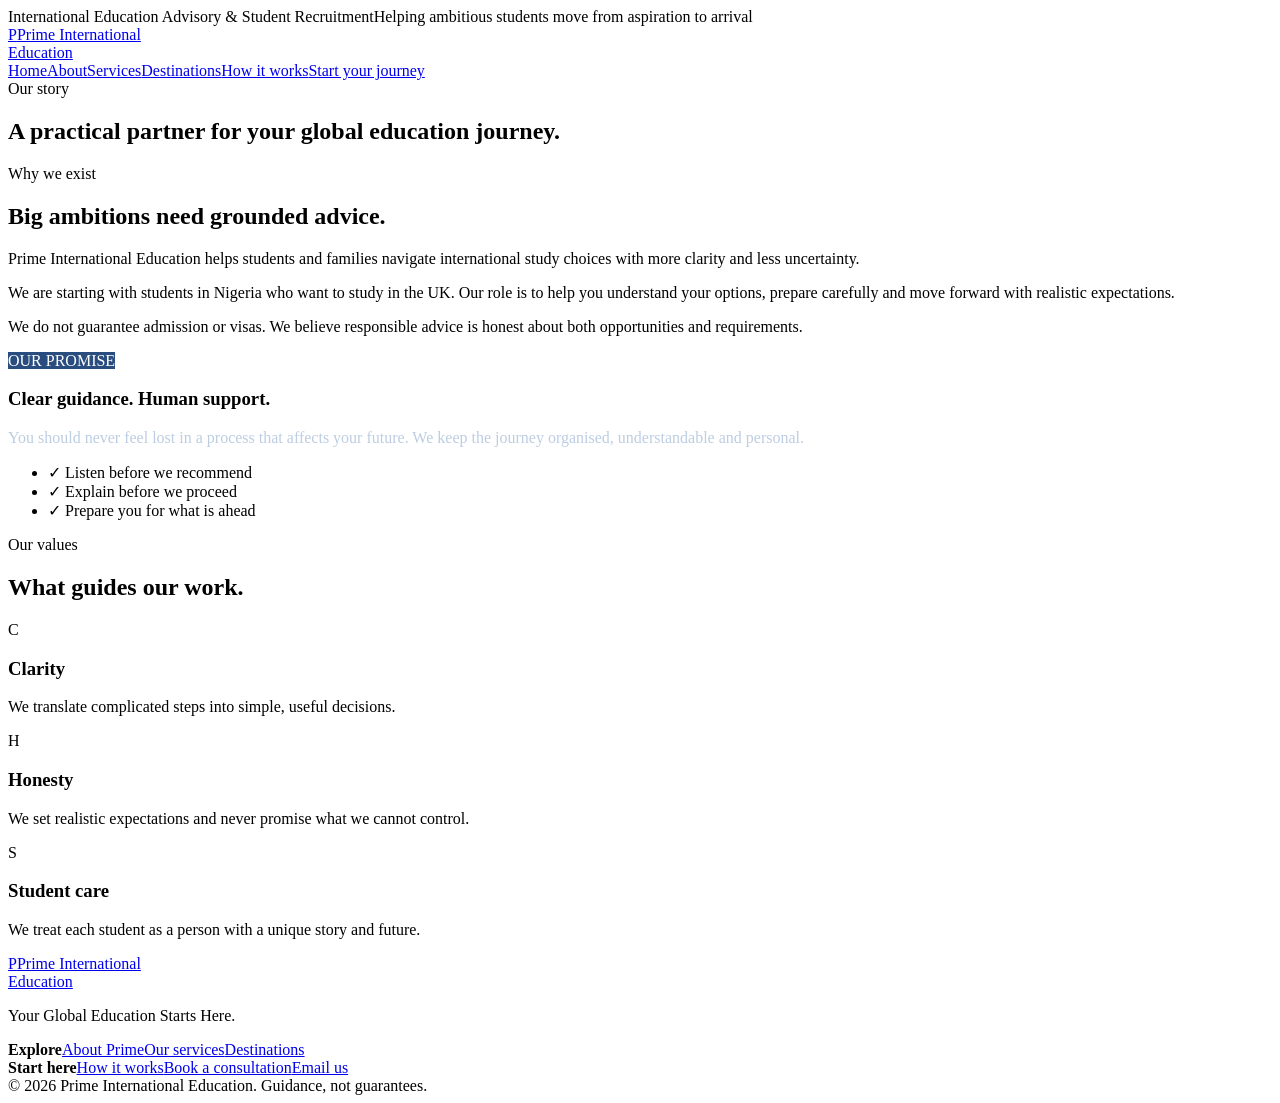
==== about.html @ b4fa8458 "Add Prime International Education website" ====
<!doctype html><html lang="en"><head><meta charset="utf-8"><meta name="viewport" content="width=device-width,initial-scale=1"><title>About | Prime International Education</title><meta name="description" content="Prime International Education — Your Global Education Starts Here."><link rel="stylesheet" href="styles.css"></head><body><div class="topbar"><div class="container"><span>International Education Advisory & Student Recruitment</span><span>Helping ambitious students move from aspiration to arrival</span></div></div><header class="nav"><div class="container nav-inner"><a class="brand" href="index.html"><span class="brand-mark">P</span><span>Prime International<br>Education</span></a><nav class="links"><a href="index.html">Home</a><a href="about.html">About</a><a href="services.html">Services</a><a href="destinations.html">Destinations</a><a href="process.html">How it works</a><a class="button" href="contact.html">Start your journey</a></nav></div></header><main><section class="page-hero"><div class="container"><span class="eyebrow">Our story</span><h1>A practical partner for your global education journey.</h1></div></section><section class="section"><div class="container split"><div><span class="eyebrow">Why we exist</span><h2>Big ambitions need grounded advice.</h2><p class="lead">Prime International Education helps students and families navigate international study choices with more clarity and less uncertainty.</p><p>We are starting with students in Nigeria who want to study in the UK. Our role is to help you understand your options, prepare carefully and move forward with realistic expectations.</p><p>We do not guarantee admission or visas. We believe responsible advice is honest about both opportunities and requirements.</p></div><div class="hero-card"><span class="tag" style="background:#294d7f;color:#fff">OUR PROMISE</span><h3>Clear guidance. Human support.</h3><p style="color:#bdcde2">You should never feel lost in a process that affects your future. We keep the journey organised, understandable and personal.</p><ul class="checklist"><li><span class="check">✓</span> Listen before we recommend</li><li><span class="check">✓</span> Explain before we proceed</li><li><span class="check">✓</span> Prepare you for what is ahead</li></ul></div></div></section><section class="section soft"><div class="container"><div class="section-head"><span class="eyebrow">Our values</span><h2>What guides our work.</h2></div><div class="grid-3"><article class="card"><div class="icon">C</div><h3>Clarity</h3><p>We translate complicated steps into simple, useful decisions.</p></article><article class="card"><div class="icon">H</div><h3>Honesty</h3><p>We set realistic expectations and never promise what we cannot control.</p></article><article class="card"><div class="icon">S</div><h3>Student care</h3><p>We treat each student as a person with a unique story and future.</p></article></div></div></section></main><footer><div class="container"><div class="grid"><div><a class="brand" href="index.html"><span class="brand-mark">P</span><span>Prime International<br>Education</span></a><p>Your Global Education Starts Here.</p></div><div><strong>Explore</strong><a href="about.html">About Prime</a><a href="services.html">Our services</a><a href="destinations.html">Destinations</a></div><div><strong>Start here</strong><a href="process.html">How it works</a><a href="contact.html">Book a consultation</a><a href="mailto:abdullahgz440@gmail.com">Email us</a></div></div><div class="copyright">© 2026 Prime International Education. Guidance, not guarantees.</div></div></footer></body></html>
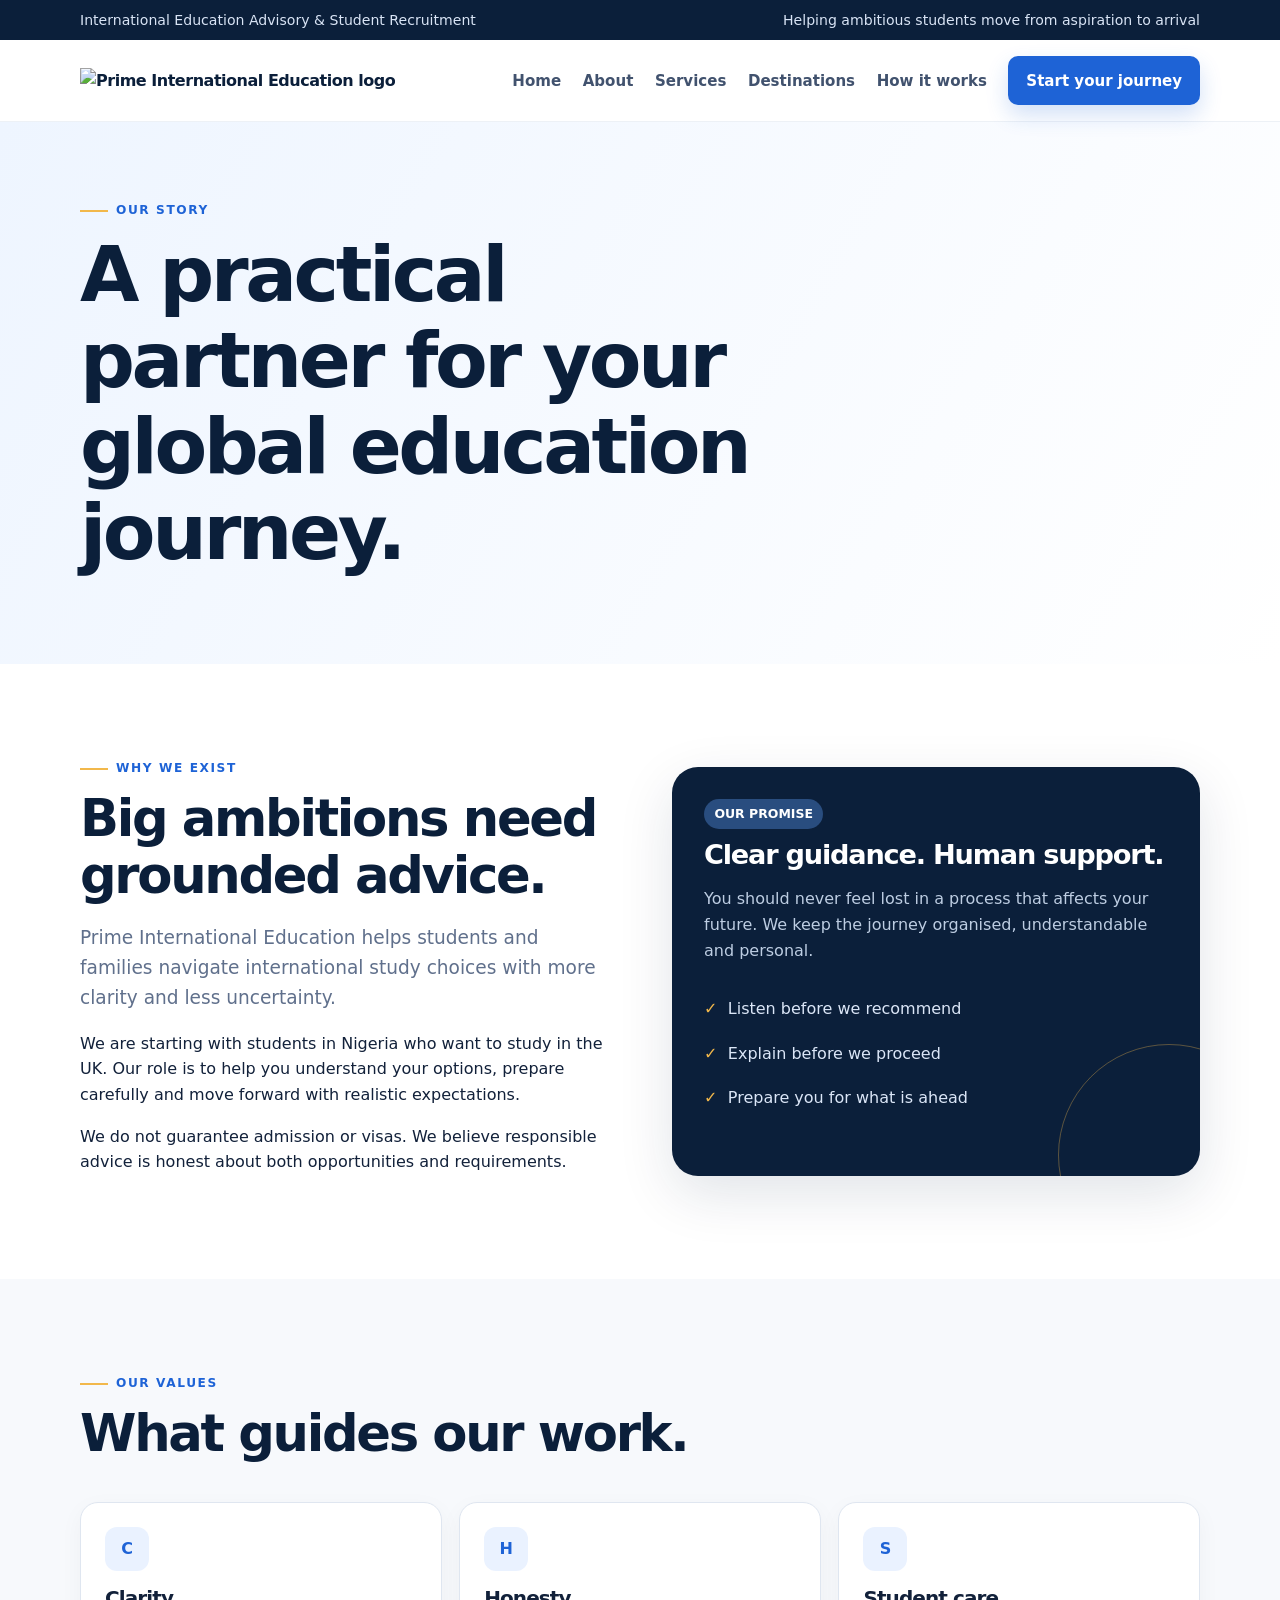
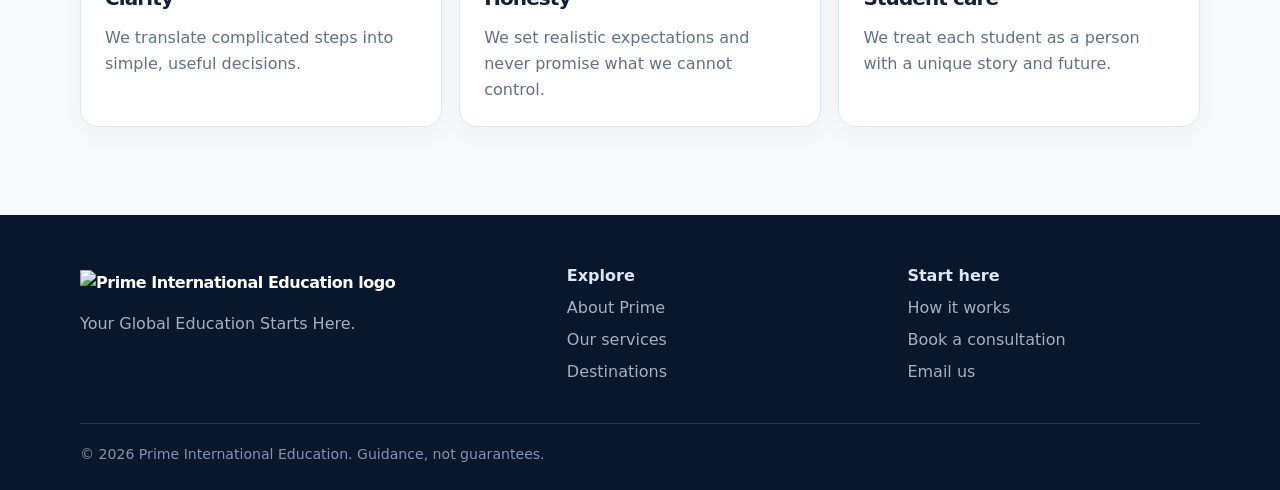
==== commit 8da075b2: "Add Prime logo and custom domain" ====
--- a/about.html
+++ b/about.html
@@ -1 +1 @@
-<!doctype html><html lang="en"><head><meta charset="utf-8"><meta name="viewport" content="width=device-width,initial-scale=1"><title>About | Prime International Education</title><meta name="description" content="Prime International Education — Your Global Education Starts Here."><link rel="stylesheet" href="styles.css"></head><body><div class="topbar"><div class="container"><span>International Education Advisory & Student Recruitment</span><span>Helping ambitious students move from aspiration to arrival</span></div></div><header class="nav"><div class="container nav-inner"><a class="brand" href="index.html"><span class="brand-mark">P</span><span>Prime International<br>Education</span></a><nav class="links"><a href="index.html">Home</a><a href="about.html">About</a><a href="services.html">Services</a><a href="destinations.html">Destinations</a><a href="process.html">How it works</a><a class="button" href="contact.html">Start your journey</a></nav></div></header><main><section class="page-hero"><div class="container"><span class="eyebrow">Our story</span><h1>A practical partner for your global education journey.</h1></div></section><section class="section"><div class="container split"><div><span class="eyebrow">Why we exist</span><h2>Big ambitions need grounded advice.</h2><p class="lead">Prime International Education helps students and families navigate international study choices with more clarity and less uncertainty.</p><p>We are starting with students in Nigeria who want to study in the UK. Our role is to help you understand your options, prepare carefully and move forward with realistic expectations.</p><p>We do not guarantee admission or visas. We believe responsible advice is honest about both opportunities and requirements.</p></div><div class="hero-card"><span class="tag" style="background:#294d7f;color:#fff">OUR PROMISE</span><h3>Clear guidance. Human support.</h3><p style="color:#bdcde2">You should never feel lost in a process that affects your future. We keep the journey organised, understandable and personal.</p><ul class="checklist"><li><span class="check">✓</span> Listen before we recommend</li><li><span class="check">✓</span> Explain before we proceed</li><li><span class="check">✓</span> Prepare you for what is ahead</li></ul></div></div></section><section class="section soft"><div class="container"><div class="section-head"><span class="eyebrow">Our values</span><h2>What guides our work.</h2></div><div class="grid-3"><article class="card"><div class="icon">C</div><h3>Clarity</h3><p>We translate complicated steps into simple, useful decisions.</p></article><article class="card"><div class="icon">H</div><h3>Honesty</h3><p>We set realistic expectations and never promise what we cannot control.</p></article><article class="card"><div class="icon">S</div><h3>Student care</h3><p>We treat each student as a person with a unique story and future.</p></article></div></div></section></main><footer><div class="container"><div class="grid"><div><a class="brand" href="index.html"><span class="brand-mark">P</span><span>Prime International<br>Education</span></a><p>Your Global Education Starts Here.</p></div><div><strong>Explore</strong><a href="about.html">About Prime</a><a href="services.html">Our services</a><a href="destinations.html">Destinations</a></div><div><strong>Start here</strong><a href="process.html">How it works</a><a href="contact.html">Book a consultation</a><a href="mailto:abdullahgz440@gmail.com">Email us</a></div></div><div class="copyright">© 2026 Prime International Education. Guidance, not guarantees.</div></div></footer></body></html>+<!doctype html><html lang="en"><head><meta charset="utf-8"><meta name="viewport" content="width=device-width,initial-scale=1"><title>About | Prime International Education</title><meta name="description" content="Prime International Education — Your Global Education Starts Here."><link rel="stylesheet" href="styles.css"></head><body><div class="topbar"><div class="container"><span>International Education Advisory & Student Recruitment</span><span>Helping ambitious students move from aspiration to arrival</span></div></div><header class="nav"><div class="container nav-inner"><a class="brand" href="index.html"><img class="brand-logo" src="assets/prime-logo.jpg" alt="Prime International Education logo"></a><nav class="links"><a href="index.html">Home</a><a href="about.html">About</a><a href="services.html">Services</a><a href="destinations.html">Destinations</a><a href="process.html">How it works</a><a class="button" href="contact.html">Start your journey</a></nav></div></header><main><section class="page-hero"><div class="container"><span class="eyebrow">Our story</span><h1>A practical partner for your global education journey.</h1></div></section><section class="section"><div class="container split"><div><span class="eyebrow">Why we exist</span><h2>Big ambitions need grounded advice.</h2><p class="lead">Prime International Education helps students and families navigate international study choices with more clarity and less uncertainty.</p><p>We are starting with students in Nigeria who want to study in the UK. Our role is to help you understand your options, prepare carefully and move forward with realistic expectations.</p><p>We do not guarantee admission or visas. We believe responsible advice is honest about both opportunities and requirements.</p></div><div class="hero-card"><span class="tag" style="background:#294d7f;color:#fff">OUR PROMISE</span><h3>Clear guidance. Human support.</h3><p style="color:#bdcde2">You should never feel lost in a process that affects your future. We keep the journey organised, understandable and personal.</p><ul class="checklist"><li><span class="check">✓</span> Listen before we recommend</li><li><span class="check">✓</span> Explain before we proceed</li><li><span class="check">✓</span> Prepare you for what is ahead</li></ul></div></div></section><section class="section soft"><div class="container"><div class="section-head"><span class="eyebrow">Our values</span><h2>What guides our work.</h2></div><div class="grid-3"><article class="card"><div class="icon">C</div><h3>Clarity</h3><p>We translate complicated steps into simple, useful decisions.</p></article><article class="card"><div class="icon">H</div><h3>Honesty</h3><p>We set realistic expectations and never promise what we cannot control.</p></article><article class="card"><div class="icon">S</div><h3>Student care</h3><p>We treat each student as a person with a unique story and future.</p></article></div></div></section></main><footer><div class="container"><div class="grid"><div><a class="brand" href="index.html"><img class="brand-logo" src="assets/prime-logo.jpg" alt="Prime International Education logo"></a><p>Your Global Education Starts Here.</p></div><div><strong>Explore</strong><a href="about.html">About Prime</a><a href="services.html">Our services</a><a href="destinations.html">Destinations</a></div><div><strong>Start here</strong><a href="process.html">How it works</a><a href="contact.html">Book a consultation</a><a href="mailto:abdullahgz440@gmail.com">Email us</a></div></div><div class="copyright">© 2026 Prime International Education. Guidance, not guarantees.</div></div></footer></body></html>
--- a/styles.css
+++ b/styles.css
@@ -0,0 +1,3 @@
+:root{--navy:#0b1f3a;--ink:#12213a;--blue:#1e63d6;--gold:#f2b84b;--cream:#f7f9fc;--muted:#60708c;--white:#fff;--line:#dfe6f0;--shadow:0 18px 55px rgba(12,32,63,.12)}
+*{box-sizing:border-box}html{scroll-behavior:smooth}body{margin:0;font-family:Inter,ui-sans-serif,system-ui,-apple-system,BlinkMacSystemFont,"Segoe UI",sans-serif;color:var(--ink);background:var(--white);line-height:1.6}a{color:inherit;text-decoration:none}.container{width:min(1120px,92%);margin:auto}.topbar{background:var(--navy);color:#d9e4f5;font-size:.88rem}.topbar .container{display:flex;justify-content:space-between;padding:.55rem 0}.nav{position:sticky;top:0;z-index:5;background:rgba(255,255,255,.94);backdrop-filter:blur(14px);border-bottom:1px solid #edf1f6}.nav-inner{display:flex;align-items:center;justify-content:space-between;padding:1rem 0}.brand{display:flex;align-items:center;gap:.7rem;font-weight:800;color:var(--navy);letter-spacing:-.03em}.brand-mark{display:grid;place-items:center;width:42px;height:42px;border-radius:13px;background:linear-gradient(135deg,var(--blue),#6c9ff5);color:white;font-weight:900;box-shadow:0 9px 22px rgba(30,99,214,.25)}.brand span:last-child{font-size:1.06rem}.links{display:flex;gap:1.35rem;align-items:center;font-size:.94rem;font-weight:600;color:#41526e}.links a:hover,.links a.active{color:var(--blue)}.button{display:inline-flex;align-items:center;justify-content:center;border:0;border-radius:10px;padding:.78rem 1.12rem;background:var(--blue);color:#fff;font-weight:750;box-shadow:0 10px 22px rgba(30,99,214,.2);transition:.2s transform,.2s box-shadow}.button:hover{transform:translateY(-2px);box-shadow:0 14px 28px rgba(30,99,214,.27)}.button.alt{background:var(--gold);color:var(--navy);box-shadow:none}.button.ghost{background:transparent;color:var(--blue);border:1px solid #bdd0ed;box-shadow:none}.hero{background:radial-gradient(circle at 86% 15%,#d9e8ff 0 0,transparent 33%),linear-gradient(135deg,#f4f8ff,#fff 60%);padding:6rem 0 5rem;overflow:hidden}.hero-grid{display:grid;grid-template-columns:1.08fr .92fr;gap:4rem;align-items:center}.eyebrow{display:inline-flex;gap:.5rem;align-items:center;color:var(--blue);font-weight:800;text-transform:uppercase;letter-spacing:.13em;font-size:.76rem}.eyebrow:before{content:"";width:28px;height:2px;background:var(--gold)}h1,h2,h3{line-height:1.12;letter-spacing:-.045em;margin:.7rem 0 1rem}h1{font-size:clamp(2.75rem,6vw,5.1rem);max-width:700px;color:var(--navy)}h2{font-size:clamp(2rem,4vw,3.2rem);color:var(--navy)}h3{font-size:1.25rem}.lead{font-size:1.16rem;color:var(--muted);max-width:600px}.actions{display:flex;gap:.8rem;flex-wrap:wrap;margin:1.8rem 0}.hero-card{background:var(--navy);color:#fff;border-radius:26px;padding:2rem;box-shadow:var(--shadow);position:relative;overflow:hidden}.hero-card:after{content:"";position:absolute;width:220px;height:220px;border:1px solid rgba(242,184,75,.35);border-radius:50%;right:-80px;bottom:-90px}.hero-card h3{font-size:1.7rem}.checklist{list-style:none;padding:0;margin:1.5rem 0}.checklist li{display:flex;gap:.65rem;padding:.58rem 0;color:#dbe6f7}.check{color:var(--gold);font-weight:900}.section{padding:5.5rem 0}.section.soft{background:var(--cream)}.section-head{max-width:700px;margin-bottom:2.5rem}.section-head p{color:var(--muted)}.grid-3{display:grid;grid-template-columns:repeat(3,1fr);gap:1.1rem}.card{border:1px solid var(--line);border-radius:18px;padding:1.5rem;background:#fff;box-shadow:0 7px 25px rgba(12,32,63,.04)}.card p{color:var(--muted);margin-bottom:0}.icon{width:44px;height:44px;border-radius:12px;display:grid;place-items:center;background:#eaf2ff;color:var(--blue);font-weight:900;margin-bottom:1rem}.number{font-size:2.4rem;color:var(--blue);font-weight:850}.split{display:grid;grid-template-columns:1fr 1fr;gap:4rem;align-items:center}.photo-panel{min-height:390px;border-radius:28px;background:linear-gradient(135deg,rgba(11,31,58,.84),rgba(30,99,214,.72)),url('assets/campus.svg') center/cover;position:relative;overflow:hidden}.photo-panel .quote{position:absolute;left:1.7rem;right:1.7rem;bottom:1.7rem;background:#fff;color:var(--navy);padding:1.2rem;border-radius:14px;font-weight:750}.steps{display:grid;grid-template-columns:repeat(4,1fr);gap:1rem}.step{position:relative;padding-top:1rem}.step b{display:grid;place-items:center;width:42px;height:42px;border-radius:50%;background:var(--blue);color:#fff;margin-bottom:1rem}.step p{color:var(--muted);font-size:.95rem}.banner{background:linear-gradient(120deg,var(--navy),#173c72);color:#fff;border-radius:25px;padding:2.7rem;display:flex;align-items:center;justify-content:space-between;gap:2rem}.banner h2{color:#fff;margin:0}.faq{border-top:1px solid var(--line);padding:1.1rem 0}.faq strong{display:block;margin-bottom:.35rem}.faq p{margin:0;color:var(--muted)}footer{background:#08172b;color:#dce7f5;padding:3rem 0 1.5rem}footer .brand{color:#fff}footer .grid{display:grid;grid-template-columns:1.5fr 1fr 1fr;gap:3rem}footer p,footer a{color:#9fb1cb}footer a{display:block;margin:.4rem 0}.copyright{border-top:1px solid rgba(255,255,255,.12);padding-top:1.2rem;margin-top:2rem;color:#8194b0;font-size:.88rem}.page-hero{padding:4.5rem 0;background:linear-gradient(120deg,#eef5ff,#fff)}.tag{display:inline-block;padding:.3rem .65rem;border-radius:999px;background:#e9f2ff;color:var(--blue);font-size:.78rem;font-weight:800}.contact-box{background:var(--navy);color:#fff;border-radius:22px;padding:2rem}.contact-box p{color:#c6d4e7}.contact-box .button{margin-top:1rem}
+@media(max-width:820px){.topbar .container{justify-content:center}.topbar .container span:first-child{display:none}.links{display:none}.hero{padding:4.3rem 0}.hero-grid,.split{grid-template-columns:1fr;gap:2rem}.grid-3,.steps{grid-template-columns:1fr 1fr}footer .grid{grid-template-columns:1fr 1fr}.banner{display:block}.banner .button{margin-top:1.4rem}}@media(max-width:520px){.grid-3,.steps,footer .grid{grid-template-columns:1fr}.topbar{font-size:.78rem}h1{font-size:2.7rem}.section{padding:4rem 0}.hero-card{padding:1.5rem}}
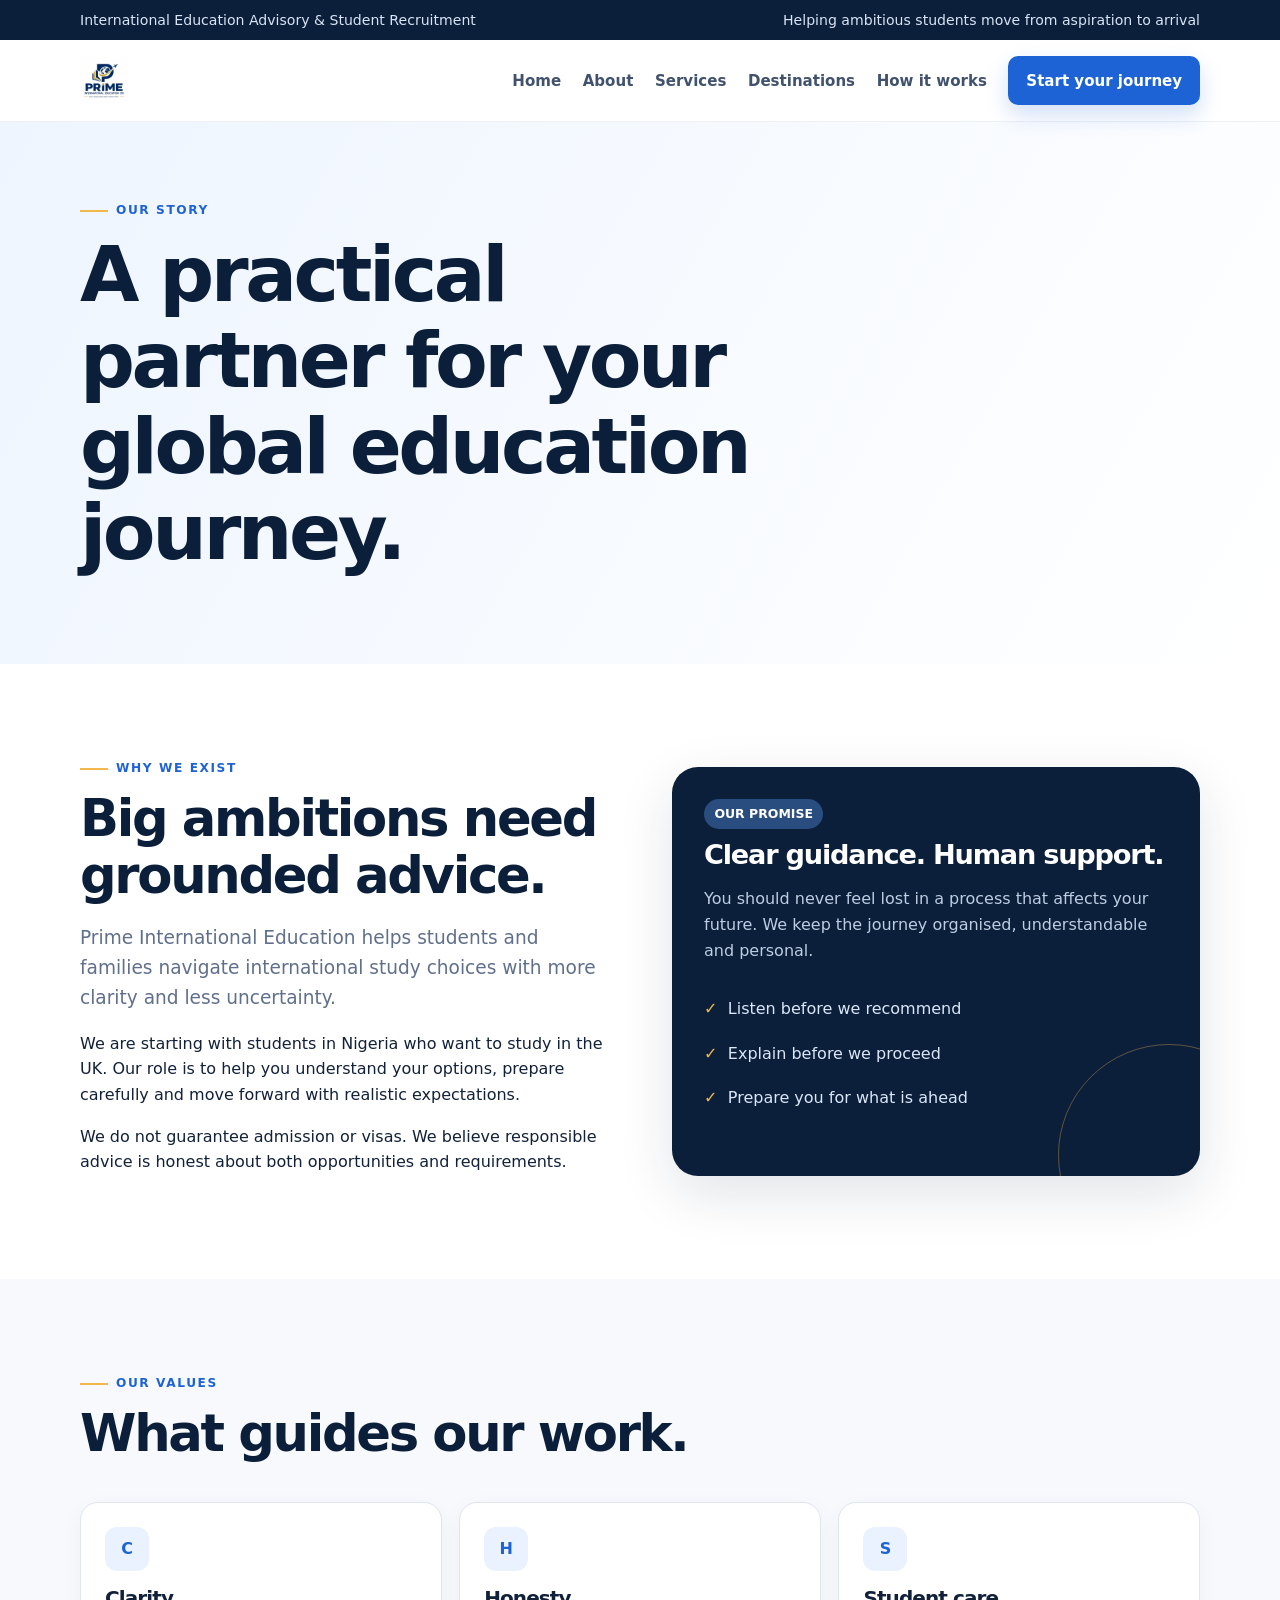
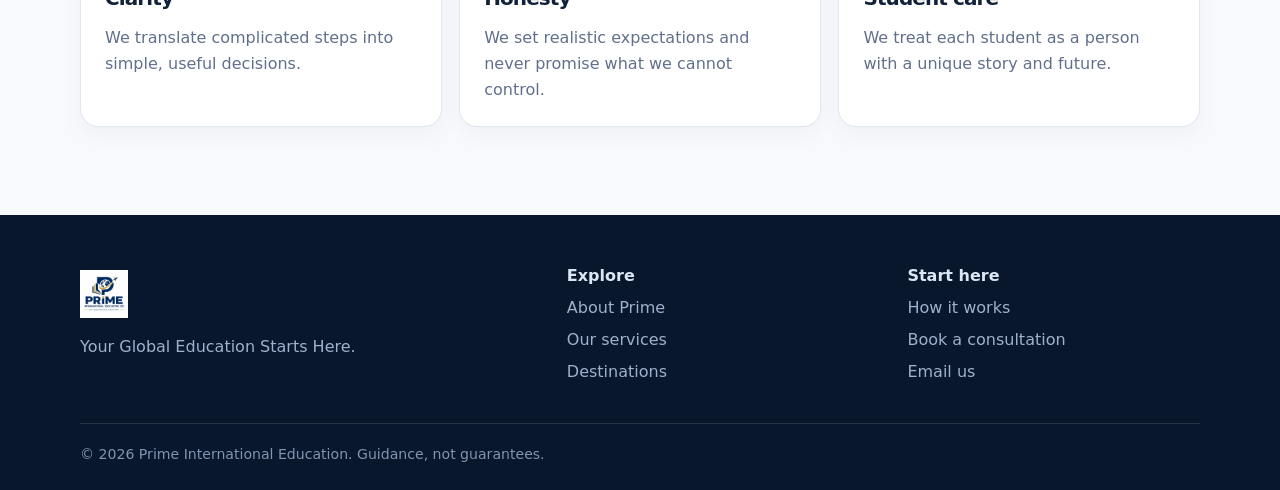
==== commit ef23444f: "Add international destinations and WhatsApp contact" ====
--- a/about.html
+++ b/about.html
@@ -1 +1 @@
-<!doctype html><html lang="en"><head><meta charset="utf-8"><meta name="viewport" content="width=device-width,initial-scale=1"><title>About | Prime International Education</title><meta name="description" content="Prime International Education — Your Global Education Starts Here."><link rel="stylesheet" href="styles.css"></head><body><div class="topbar"><div class="container"><span>International Education Advisory & Student Recruitment</span><span>Helping ambitious students move from aspiration to arrival</span></div></div><header class="nav"><div class="container nav-inner"><a class="brand" href="index.html"><img class="brand-logo" src="assets/prime-logo.jpg" alt="Prime International Education logo"></a><nav class="links"><a href="index.html">Home</a><a href="about.html">About</a><a href="services.html">Services</a><a href="destinations.html">Destinations</a><a href="process.html">How it works</a><a class="button" href="contact.html">Start your journey</a></nav></div></header><main><section class="page-hero"><div class="container"><span class="eyebrow">Our story</span><h1>A practical partner for your global education journey.</h1></div></section><section class="section"><div class="container split"><div><span class="eyebrow">Why we exist</span><h2>Big ambitions need grounded advice.</h2><p class="lead">Prime International Education helps students and families navigate international study choices with more clarity and less uncertainty.</p><p>We are starting with students in Nigeria who want to study in the UK. Our role is to help you understand your options, prepare carefully and move forward with realistic expectations.</p><p>We do not guarantee admission or visas. We believe responsible advice is honest about both opportunities and requirements.</p></div><div class="hero-card"><span class="tag" style="background:#294d7f;color:#fff">OUR PROMISE</span><h3>Clear guidance. Human support.</h3><p style="color:#bdcde2">You should never feel lost in a process that affects your future. We keep the journey organised, understandable and personal.</p><ul class="checklist"><li><span class="check">✓</span> Listen before we recommend</li><li><span class="check">✓</span> Explain before we proceed</li><li><span class="check">✓</span> Prepare you for what is ahead</li></ul></div></div></section><section class="section soft"><div class="container"><div class="section-head"><span class="eyebrow">Our values</span><h2>What guides our work.</h2></div><div class="grid-3"><article class="card"><div class="icon">C</div><h3>Clarity</h3><p>We translate complicated steps into simple, useful decisions.</p></article><article class="card"><div class="icon">H</div><h3>Honesty</h3><p>We set realistic expectations and never promise what we cannot control.</p></article><article class="card"><div class="icon">S</div><h3>Student care</h3><p>We treat each student as a person with a unique story and future.</p></article></div></div></section></main><footer><div class="container"><div class="grid"><div><a class="brand" href="index.html"><img class="brand-logo" src="assets/prime-logo.jpg" alt="Prime International Education logo"></a><p>Your Global Education Starts Here.</p></div><div><strong>Explore</strong><a href="about.html">About Prime</a><a href="services.html">Our services</a><a href="destinations.html">Destinations</a></div><div><strong>Start here</strong><a href="process.html">How it works</a><a href="contact.html">Book a consultation</a><a href="mailto:abdullahgz440@gmail.com">Email us</a></div></div><div class="copyright">© 2026 Prime International Education. Guidance, not guarantees.</div></div></footer></body></html>+<!doctype html><html lang="en"><head><meta charset="utf-8"><meta name="viewport" content="width=device-width,initial-scale=1"><title>About | Prime International Education</title><meta name="description" content="Prime International Education — Your Global Education Starts Here."><link rel="stylesheet" href="styles.css"></head><body><div class="topbar"><div class="container"><span>International Education Advisory & Student Recruitment</span><span>Helping ambitious students move from aspiration to arrival</span></div></div><header class="nav"><div class="container nav-inner"><a class="brand" href="index.html"><img class="brand-logo" src="assets/prime-logo.jpg" alt="Prime International Education logo"></a><nav class="links"><a href="index.html">Home</a><a href="about.html">About</a><a href="services.html">Services</a><a href="destinations.html">Destinations</a><a href="process.html">How it works</a><a class="button" href="contact.html">Start your journey</a></nav></div></header><main><section class="page-hero"><div class="container"><span class="eyebrow">Our story</span><h1>A practical partner for your global education journey.</h1></div></section><section class="section"><div class="container split"><div><span class="eyebrow">Why we exist</span><h2>Big ambitions need grounded advice.</h2><p class="lead">Prime International Education helps students and families navigate international study choices with more clarity and less uncertainty.</p><p>We are starting with students in Nigeria who want to study in the UK. Our role is to help you understand your options, prepare carefully and move forward with realistic expectations.</p><p>We do not guarantee admission or visas. We believe responsible advice is honest about both opportunities and requirements.</p></div><div class="hero-card"><span class="tag" style="background:#294d7f;color:#fff">OUR PROMISE</span><h3>Clear guidance. Human support.</h3><p style="color:#bdcde2">You should never feel lost in a process that affects your future. We keep the journey organised, understandable and personal.</p><ul class="checklist"><li><span class="check">✓</span> Listen before we recommend</li><li><span class="check">✓</span> Explain before we proceed</li><li><span class="check">✓</span> Prepare you for what is ahead</li></ul></div></div></section><section class="section soft"><div class="container"><div class="section-head"><span class="eyebrow">Our values</span><h2>What guides our work.</h2></div><div class="grid-3"><article class="card"><div class="icon">C</div><h3>Clarity</h3><p>We translate complicated steps into simple, useful decisions.</p></article><article class="card"><div class="icon">H</div><h3>Honesty</h3><p>We set realistic expectations and never promise what we cannot control.</p></article><article class="card"><div class="icon">S</div><h3>Student care</h3><p>We treat each student as a person with a unique story and future.</p></article></div></div></section></main><footer><div class="container"><div class="grid"><div><a class="brand" href="index.html"><img class="brand-logo" src="assets/prime-logo.jpg" alt="Prime International Education logo"></a><p>Your Global Education Starts Here.</p></div><div><strong>Explore</strong><a href="about.html">About Prime</a><a href="services.html">Our services</a><a href="destinations.html">Destinations</a></div><div><strong>Start here</strong><a href="process.html">How it works</a><a href="contact.html">Book a consultation</a><a href="https://wa.me/2347084493168?text=Hello%20Prime%20International%20Education%2C%20I%20would%20like%20to%20discuss%20studying%20abroad.">Email us</a></div></div><div class="copyright">© 2026 Prime International Education. Guidance, not guarantees.</div></div></footer></body></html>
--- a/styles.css
+++ b/styles.css
@@ -1,3 +1,5 @@
 :root{--navy:#0b1f3a;--ink:#12213a;--blue:#1e63d6;--gold:#f2b84b;--cream:#f7f9fc;--muted:#60708c;--white:#fff;--line:#dfe6f0;--shadow:0 18px 55px rgba(12,32,63,.12)}
-*{box-sizing:border-box}html{scroll-behavior:smooth}body{margin:0;font-family:Inter,ui-sans-serif,system-ui,-apple-system,BlinkMacSystemFont,"Segoe UI",sans-serif;color:var(--ink);background:var(--white);line-height:1.6}a{color:inherit;text-decoration:none}.container{width:min(1120px,92%);margin:auto}.topbar{background:var(--navy);color:#d9e4f5;font-size:.88rem}.topbar .container{display:flex;justify-content:space-between;padding:.55rem 0}.nav{position:sticky;top:0;z-index:5;background:rgba(255,255,255,.94);backdrop-filter:blur(14px);border-bottom:1px solid #edf1f6}.nav-inner{display:flex;align-items:center;justify-content:space-between;padding:1rem 0}.brand{display:flex;align-items:center;gap:.7rem;font-weight:800;color:var(--navy);letter-spacing:-.03em}.brand-mark{display:grid;place-items:center;width:42px;height:42px;border-radius:13px;background:linear-gradient(135deg,var(--blue),#6c9ff5);color:white;font-weight:900;box-shadow:0 9px 22px rgba(30,99,214,.25)}.brand span:last-child{font-size:1.06rem}.links{display:flex;gap:1.35rem;align-items:center;font-size:.94rem;font-weight:600;color:#41526e}.links a:hover,.links a.active{color:var(--blue)}.button{display:inline-flex;align-items:center;justify-content:center;border:0;border-radius:10px;padding:.78rem 1.12rem;background:var(--blue);color:#fff;font-weight:750;box-shadow:0 10px 22px rgba(30,99,214,.2);transition:.2s transform,.2s box-shadow}.button:hover{transform:translateY(-2px);box-shadow:0 14px 28px rgba(30,99,214,.27)}.button.alt{background:var(--gold);color:var(--navy);box-shadow:none}.button.ghost{background:transparent;color:var(--blue);border:1px solid #bdd0ed;box-shadow:none}.hero{background:radial-gradient(circle at 86% 15%,#d9e8ff 0 0,transparent 33%),linear-gradient(135deg,#f4f8ff,#fff 60%);padding:6rem 0 5rem;overflow:hidden}.hero-grid{display:grid;grid-template-columns:1.08fr .92fr;gap:4rem;align-items:center}.eyebrow{display:inline-flex;gap:.5rem;align-items:center;color:var(--blue);font-weight:800;text-transform:uppercase;letter-spacing:.13em;font-size:.76rem}.eyebrow:before{content:"";width:28px;height:2px;background:var(--gold)}h1,h2,h3{line-height:1.12;letter-spacing:-.045em;margin:.7rem 0 1rem}h1{font-size:clamp(2.75rem,6vw,5.1rem);max-width:700px;color:var(--navy)}h2{font-size:clamp(2rem,4vw,3.2rem);color:var(--navy)}h3{font-size:1.25rem}.lead{font-size:1.16rem;color:var(--muted);max-width:600px}.actions{display:flex;gap:.8rem;flex-wrap:wrap;margin:1.8rem 0}.hero-card{background:var(--navy);color:#fff;border-radius:26px;padding:2rem;box-shadow:var(--shadow);position:relative;overflow:hidden}.hero-card:after{content:"";position:absolute;width:220px;height:220px;border:1px solid rgba(242,184,75,.35);border-radius:50%;right:-80px;bottom:-90px}.hero-card h3{font-size:1.7rem}.checklist{list-style:none;padding:0;margin:1.5rem 0}.checklist li{display:flex;gap:.65rem;padding:.58rem 0;color:#dbe6f7}.check{color:var(--gold);font-weight:900}.section{padding:5.5rem 0}.section.soft{background:var(--cream)}.section-head{max-width:700px;margin-bottom:2.5rem}.section-head p{color:var(--muted)}.grid-3{display:grid;grid-template-columns:repeat(3,1fr);gap:1.1rem}.card{border:1px solid var(--line);border-radius:18px;padding:1.5rem;background:#fff;box-shadow:0 7px 25px rgba(12,32,63,.04)}.card p{color:var(--muted);margin-bottom:0}.icon{width:44px;height:44px;border-radius:12px;display:grid;place-items:center;background:#eaf2ff;color:var(--blue);font-weight:900;margin-bottom:1rem}.number{font-size:2.4rem;color:var(--blue);font-weight:850}.split{display:grid;grid-template-columns:1fr 1fr;gap:4rem;align-items:center}.photo-panel{min-height:390px;border-radius:28px;background:linear-gradient(135deg,rgba(11,31,58,.84),rgba(30,99,214,.72)),url('assets/campus.svg') center/cover;position:relative;overflow:hidden}.photo-panel .quote{position:absolute;left:1.7rem;right:1.7rem;bottom:1.7rem;background:#fff;color:var(--navy);padding:1.2rem;border-radius:14px;font-weight:750}.steps{display:grid;grid-template-columns:repeat(4,1fr);gap:1rem}.step{position:relative;padding-top:1rem}.step b{display:grid;place-items:center;width:42px;height:42px;border-radius:50%;background:var(--blue);color:#fff;margin-bottom:1rem}.step p{color:var(--muted);font-size:.95rem}.banner{background:linear-gradient(120deg,var(--navy),#173c72);color:#fff;border-radius:25px;padding:2.7rem;display:flex;align-items:center;justify-content:space-between;gap:2rem}.banner h2{color:#fff;margin:0}.faq{border-top:1px solid var(--line);padding:1.1rem 0}.faq strong{display:block;margin-bottom:.35rem}.faq p{margin:0;color:var(--muted)}footer{background:#08172b;color:#dce7f5;padding:3rem 0 1.5rem}footer .brand{color:#fff}footer .grid{display:grid;grid-template-columns:1.5fr 1fr 1fr;gap:3rem}footer p,footer a{color:#9fb1cb}footer a{display:block;margin:.4rem 0}.copyright{border-top:1px solid rgba(255,255,255,.12);padding-top:1.2rem;margin-top:2rem;color:#8194b0;font-size:.88rem}.page-hero{padding:4.5rem 0;background:linear-gradient(120deg,#eef5ff,#fff)}.tag{display:inline-block;padding:.3rem .65rem;border-radius:999px;background:#e9f2ff;color:var(--blue);font-size:.78rem;font-weight:800}.contact-box{background:var(--navy);color:#fff;border-radius:22px;padding:2rem}.contact-box p{color:#c6d4e7}.contact-box .button{margin-top:1rem}
+*{box-sizing:border-box}html{scroll-behavior:smooth}body{margin:0;font-family:Inter,ui-sans-serif,system-ui,-apple-system,BlinkMacSystemFont,"Segoe UI",sans-serif;color:var(--ink);background:var(--white);line-height:1.6}a{color:inherit;text-decoration:none}.container{width:min(1120px,92%);margin:auto}.topbar{background:var(--navy);color:#d9e4f5;font-size:.88rem}.topbar .container{display:flex;justify-content:space-between;padding:.55rem 0}.nav{position:sticky;top:0;z-index:5;background:rgba(255,255,255,.94);backdrop-filter:blur(14px);border-bottom:1px solid #edf1f6}.nav-inner{display:flex;align-items:center;justify-content:space-between;padding:1rem 0}.brand{display:flex;align-items:center;gap:.7rem;font-weight:800;color:var(--navy);letter-spacing:-.03em}.brand-logo{width:178px;height:48px;object-fit:contain;object-position:left center}.brand-mark{display:grid;place-items:center;width:42px;height:42px;border-radius:13px;background:linear-gradient(135deg,var(--blue),#6c9ff5);color:white;font-weight:900;box-shadow:0 9px 22px rgba(30,99,214,.25)}.brand span:last-child{font-size:1.06rem}.links{display:flex;gap:1.35rem;align-items:center;font-size:.94rem;font-weight:600;color:#41526e}.links a:hover,.links a.active{color:var(--blue)}.button{display:inline-flex;align-items:center;justify-content:center;border:0;border-radius:10px;padding:.78rem 1.12rem;background:var(--blue);color:#fff;font-weight:750;box-shadow:0 10px 22px rgba(30,99,214,.2);transition:.2s transform,.2s box-shadow}.button:hover{transform:translateY(-2px);box-shadow:0 14px 28px rgba(30,99,214,.27)}.button.alt{background:var(--gold);color:var(--navy);box-shadow:none}.button.ghost{background:transparent;color:var(--blue);border:1px solid #bdd0ed;box-shadow:none}.hero{background:radial-gradient(circle at 86% 15%,#d9e8ff 0 0,transparent 33%),linear-gradient(135deg,#f4f8ff,#fff 60%);padding:6rem 0 5rem;overflow:hidden}.hero-grid{display:grid;grid-template-columns:1.08fr .92fr;gap:4rem;align-items:center}.eyebrow{display:inline-flex;gap:.5rem;align-items:center;color:var(--blue);font-weight:800;text-transform:uppercase;letter-spacing:.13em;font-size:.76rem}.eyebrow:before{content:"";width:28px;height:2px;background:var(--gold)}h1,h2,h3{line-height:1.12;letter-spacing:-.045em;margin:.7rem 0 1rem}h1{font-size:clamp(2.75rem,6vw,5.1rem);max-width:700px;color:var(--navy)}h2{font-size:clamp(2rem,4vw,3.2rem);color:var(--navy)}h3{font-size:1.25rem}.lead{font-size:1.16rem;color:var(--muted);max-width:600px}.actions{display:flex;gap:.8rem;flex-wrap:wrap;margin:1.8rem 0}.hero-card{background:var(--navy);color:#fff;border-radius:26px;padding:2rem;box-shadow:var(--shadow);position:relative;overflow:hidden}.hero-card:after{content:"";position:absolute;width:220px;height:220px;border:1px solid rgba(242,184,75,.35);border-radius:50%;right:-80px;bottom:-90px}.hero-card h3{font-size:1.7rem}.checklist{list-style:none;padding:0;margin:1.5rem 0}.checklist li{display:flex;gap:.65rem;padding:.58rem 0;color:#dbe6f7}.check{color:var(--gold);font-weight:900}.section{padding:5.5rem 0}.section.soft{background:var(--cream)}.section-head{max-width:700px;margin-bottom:2.5rem}.section-head p{color:var(--muted)}.grid-3{display:grid;grid-template-columns:repeat(3,1fr);gap:1.1rem}.card{border:1px solid var(--line);border-radius:18px;padding:1.5rem;background:#fff;box-shadow:0 7px 25px rgba(12,32,63,.04)}.card p{color:var(--muted);margin-bottom:0}.icon{width:44px;height:44px;border-radius:12px;display:grid;place-items:center;background:#eaf2ff;color:var(--blue);font-weight:900;margin-bottom:1rem}.number{font-size:2.4rem;color:var(--blue);font-weight:850}.split{display:grid;grid-template-columns:1fr 1fr;gap:4rem;align-items:center}.photo-panel{min-height:390px;border-radius:28px;background:linear-gradient(135deg,rgba(11,31,58,.84),rgba(30,99,214,.72)),url('assets/campus.svg') center/cover;position:relative;overflow:hidden}.photo-panel .quote{position:absolute;left:1.7rem;right:1.7rem;bottom:1.7rem;background:#fff;color:var(--navy);padding:1.2rem;border-radius:14px;font-weight:750}.steps{display:grid;grid-template-columns:repeat(4,1fr);gap:1rem}.step{position:relative;padding-top:1rem}.step b{display:grid;place-items:center;width:42px;height:42px;border-radius:50%;background:var(--blue);color:#fff;margin-bottom:1rem}.step p{color:var(--muted);font-size:.95rem}.banner{background:linear-gradient(120deg,var(--navy),#173c72);color:#fff;border-radius:25px;padding:2.7rem;display:flex;align-items:center;justify-content:space-between;gap:2rem}.banner h2{color:#fff;margin:0}.faq{border-top:1px solid var(--line);padding:1.1rem 0}.faq strong{display:block;margin-bottom:.35rem}.faq p{margin:0;color:var(--muted)}footer{background:#08172b;color:#dce7f5;padding:3rem 0 1.5rem}footer .brand{color:#fff}footer .grid{display:grid;grid-template-columns:1.5fr 1fr 1fr;gap:3rem}footer p,footer a{color:#9fb1cb}footer a{display:block;margin:.4rem 0}.copyright{border-top:1px solid rgba(255,255,255,.12);padding-top:1.2rem;margin-top:2rem;color:#8194b0;font-size:.88rem}.page-hero{padding:4.5rem 0;background:linear-gradient(120deg,#eef5ff,#fff)}.tag{display:inline-block;padding:.3rem .65rem;border-radius:999px;background:#e9f2ff;color:var(--blue);font-size:.78rem;font-weight:800}.contact-box{background:var(--navy);color:#fff;border-radius:22px;padding:2rem}.contact-box p{color:#c6d4e7}.contact-box .button{margin-top:1rem}
 @media(max-width:820px){.topbar .container{justify-content:center}.topbar .container span:first-child{display:none}.links{display:none}.hero{padding:4.3rem 0}.hero-grid,.split{grid-template-columns:1fr;gap:2rem}.grid-3,.steps{grid-template-columns:1fr 1fr}footer .grid{grid-template-columns:1fr 1fr}.banner{display:block}.banner .button{margin-top:1.4rem}}@media(max-width:520px){.grid-3,.steps,footer .grid{grid-template-columns:1fr}.topbar{font-size:.78rem}h1{font-size:2.7rem}.section{padding:4rem 0}.hero-card{padding:1.5rem}}
+.center{text-align:center;margin-left:auto;margin-right:auto}.hero-consultancy{padding-bottom:4rem}.hero-card-image{background:linear-gradient(145deg,rgba(11,31,58,.92),rgba(30,99,214,.86)),url('assets/campus.svg') center/cover}.hero-badge{display:inline-block;color:var(--gold);font-size:.76rem;font-weight:800;letter-spacing:.13em;border:1px solid rgba(242,184,75,.45);border-radius:99px;padding:.35rem .7rem}.trust-row{display:flex;gap:1.2rem;flex-wrap:wrap;color:#50627d;font-size:.88rem;font-weight:700}.mini-stats{display:flex;gap:1.2rem;margin:1.6rem 0 1.5rem}.mini-stats div{border-left:1px solid rgba(255,255,255,.22);padding-left:.8rem}.mini-stats b{display:block;color:var(--gold);font-size:1.4rem}.mini-stats small{color:#c6d4e7}.proof-strip{background:var(--navy);color:#fff;padding:1.6rem 0}.proof-grid{display:grid;grid-template-columns:repeat(4,1fr);gap:1rem}.proof-grid div{border-right:1px solid rgba(255,255,255,.18);padding:0 1rem}.proof-grid div:last-child{border:0}.proof-grid strong,.proof-grid span{display:block}.proof-grid strong{color:var(--gold)}.proof-grid span{color:#bdcde2;font-size:.84rem}.destination-grid{display:grid;grid-template-columns:repeat(2,1fr);gap:1.2rem}.destination-card{display:block;color:#fff;border-radius:22px;min-height:245px;padding:2rem;position:relative;overflow:hidden;background:linear-gradient(130deg,#173f79,#0b1f3a);box-shadow:var(--shadow)}.destination-card:after{content:"";position:absolute;width:220px;height:220px;border-radius:50%;border:1px solid rgba(242,184,75,.36);right:-60px;bottom:-100px}.destination-card.future{background:linear-gradient(130deg,#315d98,#19355c)}.destination-card>span{font-size:2.25rem}.destination-card h3{color:#fff;margin:.8rem 0 .4rem}.destination-card p{color:#d1deee;max-width:420px}.destination-card b{color:var(--gold);font-size:.9rem}.feature-stack{display:grid;gap:.9rem}.feature{display:flex;gap:1rem;align-items:flex-start;border:1px solid var(--line);border-radius:16px;padding:1rem;background:#fff}.feature>span{display:grid;place-items:center;min-width:42px;height:42px;border-radius:12px;background:#eaf2ff;color:var(--blue);font-weight:850}.feature h3{margin:0 0 .25rem;font-size:1.05rem}.feature p{margin:0;color:var(--muted);font-size:.92rem}.service-card a{display:inline-block;color:var(--blue);font-weight:750;margin-top:1rem}.inquiry-layout{display:grid;grid-template-columns:1fr 1fr;gap:3rem;align-items:start}.inquiry-form{background:#fff;border:1px solid var(--line);border-radius:20px;padding:1.5rem;box-shadow:0 9px 28px rgba(12,32,63,.07)}.inquiry-form label{display:block;font-weight:700;font-size:.9rem;margin-bottom:1rem}.inquiry-form input,.inquiry-form select{display:block;width:100%;margin-top:.4rem;padding:.8rem;border:1px solid #cad5e3;border-radius:9px;font:inherit;background:#fff}.inquiry-form small{display:block;color:var(--muted);margin-top:1rem}.inquiry-form .button{margin-top:.3rem;width:100%}
+@media(max-width:820px){.proof-grid{grid-template-columns:1fr 1fr}.proof-grid div:nth-child(2){border:0}.destination-grid,.inquiry-layout{grid-template-columns:1fr}}@media(max-width:520px){.proof-grid{grid-template-columns:1fr}.proof-grid div{border:0;border-bottom:1px solid rgba(255,255,255,.18);padding:.7rem 0}.brand-logo{width:154px}.trust-row{gap:.65rem;font-size:.8rem}}
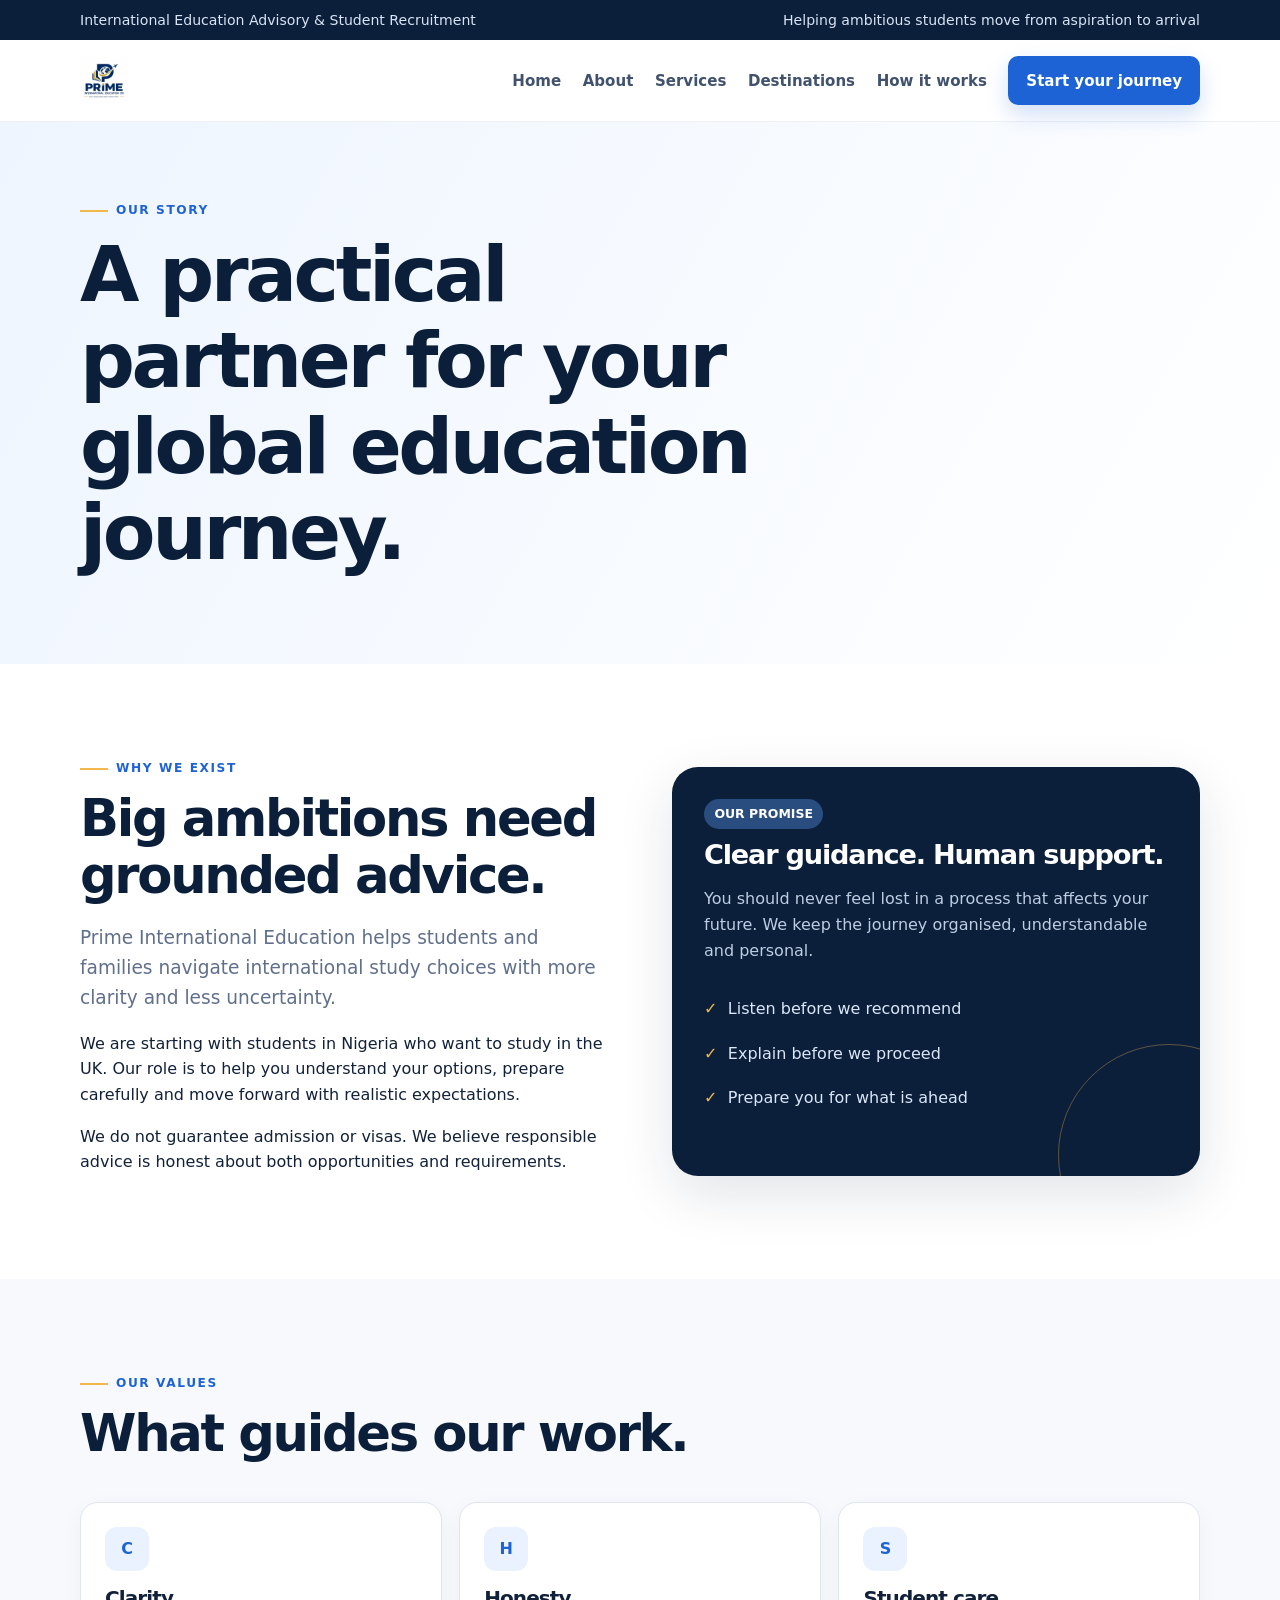
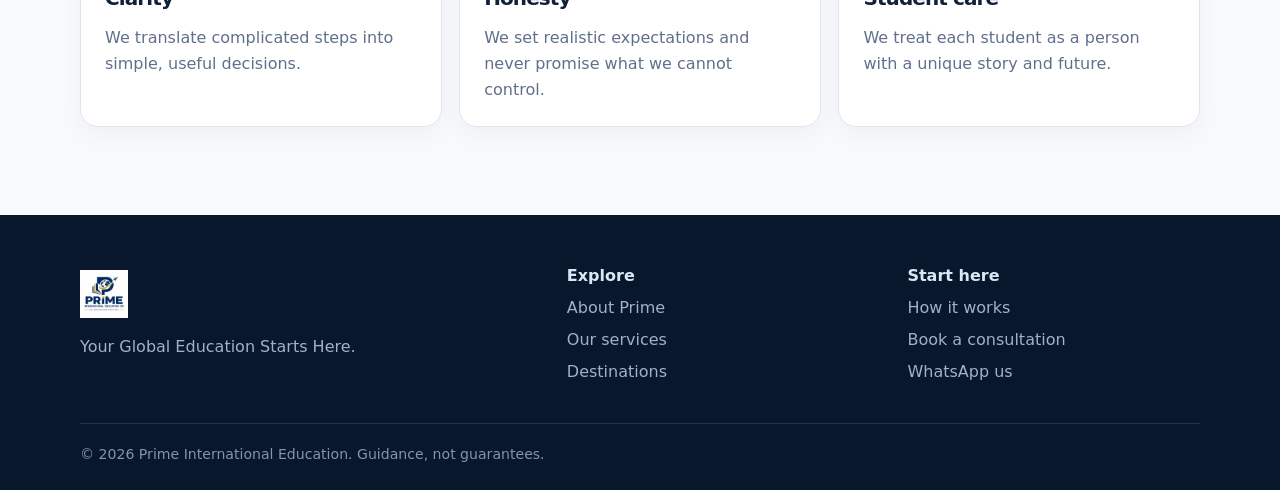
==== commit 9a7b6c7c: "Route contact enquiries to WhatsApp" ====
--- a/about.html
+++ b/about.html
@@ -1 +1 @@
-<!doctype html><html lang="en"><head><meta charset="utf-8"><meta name="viewport" content="width=device-width,initial-scale=1"><title>About | Prime International Education</title><meta name="description" content="Prime International Education — Your Global Education Starts Here."><link rel="stylesheet" href="styles.css"></head><body><div class="topbar"><div class="container"><span>International Education Advisory & Student Recruitment</span><span>Helping ambitious students move from aspiration to arrival</span></div></div><header class="nav"><div class="container nav-inner"><a class="brand" href="index.html"><img class="brand-logo" src="assets/prime-logo.jpg" alt="Prime International Education logo"></a><nav class="links"><a href="index.html">Home</a><a href="about.html">About</a><a href="services.html">Services</a><a href="destinations.html">Destinations</a><a href="process.html">How it works</a><a class="button" href="contact.html">Start your journey</a></nav></div></header><main><section class="page-hero"><div class="container"><span class="eyebrow">Our story</span><h1>A practical partner for your global education journey.</h1></div></section><section class="section"><div class="container split"><div><span class="eyebrow">Why we exist</span><h2>Big ambitions need grounded advice.</h2><p class="lead">Prime International Education helps students and families navigate international study choices with more clarity and less uncertainty.</p><p>We are starting with students in Nigeria who want to study in the UK. Our role is to help you understand your options, prepare carefully and move forward with realistic expectations.</p><p>We do not guarantee admission or visas. We believe responsible advice is honest about both opportunities and requirements.</p></div><div class="hero-card"><span class="tag" style="background:#294d7f;color:#fff">OUR PROMISE</span><h3>Clear guidance. Human support.</h3><p style="color:#bdcde2">You should never feel lost in a process that affects your future. We keep the journey organised, understandable and personal.</p><ul class="checklist"><li><span class="check">✓</span> Listen before we recommend</li><li><span class="check">✓</span> Explain before we proceed</li><li><span class="check">✓</span> Prepare you for what is ahead</li></ul></div></div></section><section class="section soft"><div class="container"><div class="section-head"><span class="eyebrow">Our values</span><h2>What guides our work.</h2></div><div class="grid-3"><article class="card"><div class="icon">C</div><h3>Clarity</h3><p>We translate complicated steps into simple, useful decisions.</p></article><article class="card"><div class="icon">H</div><h3>Honesty</h3><p>We set realistic expectations and never promise what we cannot control.</p></article><article class="card"><div class="icon">S</div><h3>Student care</h3><p>We treat each student as a person with a unique story and future.</p></article></div></div></section></main><footer><div class="container"><div class="grid"><div><a class="brand" href="index.html"><img class="brand-logo" src="assets/prime-logo.jpg" alt="Prime International Education logo"></a><p>Your Global Education Starts Here.</p></div><div><strong>Explore</strong><a href="about.html">About Prime</a><a href="services.html">Our services</a><a href="destinations.html">Destinations</a></div><div><strong>Start here</strong><a href="process.html">How it works</a><a href="contact.html">Book a consultation</a><a href="https://wa.me/2347084493168?text=Hello%20Prime%20International%20Education%2C%20I%20would%20like%20to%20discuss%20studying%20abroad.">Email us</a></div></div><div class="copyright">© 2026 Prime International Education. Guidance, not guarantees.</div></div></footer></body></html>+<!doctype html><html lang="en"><head><meta charset="utf-8"><meta name="viewport" content="width=device-width,initial-scale=1"><title>About | Prime International Education</title><meta name="description" content="Prime International Education — Your Global Education Starts Here."><link rel="stylesheet" href="styles.css"></head><body><div class="topbar"><div class="container"><span>International Education Advisory & Student Recruitment</span><span>Helping ambitious students move from aspiration to arrival</span></div></div><header class="nav"><div class="container nav-inner"><a class="brand" href="index.html"><img class="brand-logo" src="assets/prime-logo.jpg" alt="Prime International Education logo"></a><nav class="links"><a href="index.html">Home</a><a href="about.html">About</a><a href="services.html">Services</a><a href="destinations.html">Destinations</a><a href="process.html">How it works</a><a class="button" href="contact.html">Start your journey</a></nav></div></header><main><section class="page-hero"><div class="container"><span class="eyebrow">Our story</span><h1>A practical partner for your global education journey.</h1></div></section><section class="section"><div class="container split"><div><span class="eyebrow">Why we exist</span><h2>Big ambitions need grounded advice.</h2><p class="lead">Prime International Education helps students and families navigate international study choices with more clarity and less uncertainty.</p><p>We are starting with students in Nigeria who want to study in the UK. Our role is to help you understand your options, prepare carefully and move forward with realistic expectations.</p><p>We do not guarantee admission or visas. We believe responsible advice is honest about both opportunities and requirements.</p></div><div class="hero-card"><span class="tag" style="background:#294d7f;color:#fff">OUR PROMISE</span><h3>Clear guidance. Human support.</h3><p style="color:#bdcde2">You should never feel lost in a process that affects your future. We keep the journey organised, understandable and personal.</p><ul class="checklist"><li><span class="check">✓</span> Listen before we recommend</li><li><span class="check">✓</span> Explain before we proceed</li><li><span class="check">✓</span> Prepare you for what is ahead</li></ul></div></div></section><section class="section soft"><div class="container"><div class="section-head"><span class="eyebrow">Our values</span><h2>What guides our work.</h2></div><div class="grid-3"><article class="card"><div class="icon">C</div><h3>Clarity</h3><p>We translate complicated steps into simple, useful decisions.</p></article><article class="card"><div class="icon">H</div><h3>Honesty</h3><p>We set realistic expectations and never promise what we cannot control.</p></article><article class="card"><div class="icon">S</div><h3>Student care</h3><p>We treat each student as a person with a unique story and future.</p></article></div></div></section></main><footer><div class="container"><div class="grid"><div><a class="brand" href="index.html"><img class="brand-logo" src="assets/prime-logo.jpg" alt="Prime International Education logo"></a><p>Your Global Education Starts Here.</p></div><div><strong>Explore</strong><a href="about.html">About Prime</a><a href="services.html">Our services</a><a href="destinations.html">Destinations</a></div><div><strong>Start here</strong><a href="process.html">How it works</a><a href="contact.html">Book a consultation</a><a href="https://wa.me/2347084493168?text=Hello%20Prime%20International%20Education%2C%20I%20would%20like%20to%20discuss%20studying%20abroad.">WhatsApp us</a></div></div><div class="copyright">© 2026 Prime International Education. Guidance, not guarantees.</div></div></footer></body></html>
--- a/styles.css
+++ b/styles.css
@@ -3,3 +3,4 @@
 @media(max-width:820px){.topbar .container{justify-content:center}.topbar .container span:first-child{display:none}.links{display:none}.hero{padding:4.3rem 0}.hero-grid,.split{grid-template-columns:1fr;gap:2rem}.grid-3,.steps{grid-template-columns:1fr 1fr}footer .grid{grid-template-columns:1fr 1fr}.banner{display:block}.banner .button{margin-top:1.4rem}}@media(max-width:520px){.grid-3,.steps,footer .grid{grid-template-columns:1fr}.topbar{font-size:.78rem}h1{font-size:2.7rem}.section{padding:4rem 0}.hero-card{padding:1.5rem}}
 .center{text-align:center;margin-left:auto;margin-right:auto}.hero-consultancy{padding-bottom:4rem}.hero-card-image{background:linear-gradient(145deg,rgba(11,31,58,.92),rgba(30,99,214,.86)),url('assets/campus.svg') center/cover}.hero-badge{display:inline-block;color:var(--gold);font-size:.76rem;font-weight:800;letter-spacing:.13em;border:1px solid rgba(242,184,75,.45);border-radius:99px;padding:.35rem .7rem}.trust-row{display:flex;gap:1.2rem;flex-wrap:wrap;color:#50627d;font-size:.88rem;font-weight:700}.mini-stats{display:flex;gap:1.2rem;margin:1.6rem 0 1.5rem}.mini-stats div{border-left:1px solid rgba(255,255,255,.22);padding-left:.8rem}.mini-stats b{display:block;color:var(--gold);font-size:1.4rem}.mini-stats small{color:#c6d4e7}.proof-strip{background:var(--navy);color:#fff;padding:1.6rem 0}.proof-grid{display:grid;grid-template-columns:repeat(4,1fr);gap:1rem}.proof-grid div{border-right:1px solid rgba(255,255,255,.18);padding:0 1rem}.proof-grid div:last-child{border:0}.proof-grid strong,.proof-grid span{display:block}.proof-grid strong{color:var(--gold)}.proof-grid span{color:#bdcde2;font-size:.84rem}.destination-grid{display:grid;grid-template-columns:repeat(2,1fr);gap:1.2rem}.destination-card{display:block;color:#fff;border-radius:22px;min-height:245px;padding:2rem;position:relative;overflow:hidden;background:linear-gradient(130deg,#173f79,#0b1f3a);box-shadow:var(--shadow)}.destination-card:after{content:"";position:absolute;width:220px;height:220px;border-radius:50%;border:1px solid rgba(242,184,75,.36);right:-60px;bottom:-100px}.destination-card.future{background:linear-gradient(130deg,#315d98,#19355c)}.destination-card>span{font-size:2.25rem}.destination-card h3{color:#fff;margin:.8rem 0 .4rem}.destination-card p{color:#d1deee;max-width:420px}.destination-card b{color:var(--gold);font-size:.9rem}.feature-stack{display:grid;gap:.9rem}.feature{display:flex;gap:1rem;align-items:flex-start;border:1px solid var(--line);border-radius:16px;padding:1rem;background:#fff}.feature>span{display:grid;place-items:center;min-width:42px;height:42px;border-radius:12px;background:#eaf2ff;color:var(--blue);font-weight:850}.feature h3{margin:0 0 .25rem;font-size:1.05rem}.feature p{margin:0;color:var(--muted);font-size:.92rem}.service-card a{display:inline-block;color:var(--blue);font-weight:750;margin-top:1rem}.inquiry-layout{display:grid;grid-template-columns:1fr 1fr;gap:3rem;align-items:start}.inquiry-form{background:#fff;border:1px solid var(--line);border-radius:20px;padding:1.5rem;box-shadow:0 9px 28px rgba(12,32,63,.07)}.inquiry-form label{display:block;font-weight:700;font-size:.9rem;margin-bottom:1rem}.inquiry-form input,.inquiry-form select{display:block;width:100%;margin-top:.4rem;padding:.8rem;border:1px solid #cad5e3;border-radius:9px;font:inherit;background:#fff}.inquiry-form small{display:block;color:var(--muted);margin-top:1rem}.inquiry-form .button{margin-top:.3rem;width:100%}
 @media(max-width:820px){.proof-grid{grid-template-columns:1fr 1fr}.proof-grid div:nth-child(2){border:0}.destination-grid,.inquiry-layout{grid-template-columns:1fr}}@media(max-width:520px){.proof-grid{grid-template-columns:1fr}.proof-grid div{border:0;border-bottom:1px solid rgba(255,255,255,.18);padding:.7rem 0}.brand-logo{width:154px}.trust-row{gap:.65rem;font-size:.8rem}}
+.destination-mini-grid{display:grid;grid-template-columns:repeat(4,1fr);gap:.8rem;margin-top:1rem}.destination-mini-grid a{display:flex;flex-direction:column;gap:.15rem;padding:1rem;border:1px solid var(--line);border-radius:14px;background:#fff}.destination-mini-grid span{font-size:1.5rem}.destination-mini-grid strong{color:var(--navy)}.destination-mini-grid small{color:var(--muted);font-size:.78rem}.destination-detail-grid{display:grid;grid-template-columns:repeat(3,1fr);gap:1rem}.destination-detail>span{font-size:2rem}.destination-detail a{display:inline-block;margin-top:1rem;color:var(--blue);font-weight:750}@media(max-width:820px){.destination-detail-grid{grid-template-columns:1fr 1fr}.destination-mini-grid{grid-template-columns:repeat(2,1fr)}}@media(max-width:520px){.destination-detail-grid{grid-template-columns:1fr}}
